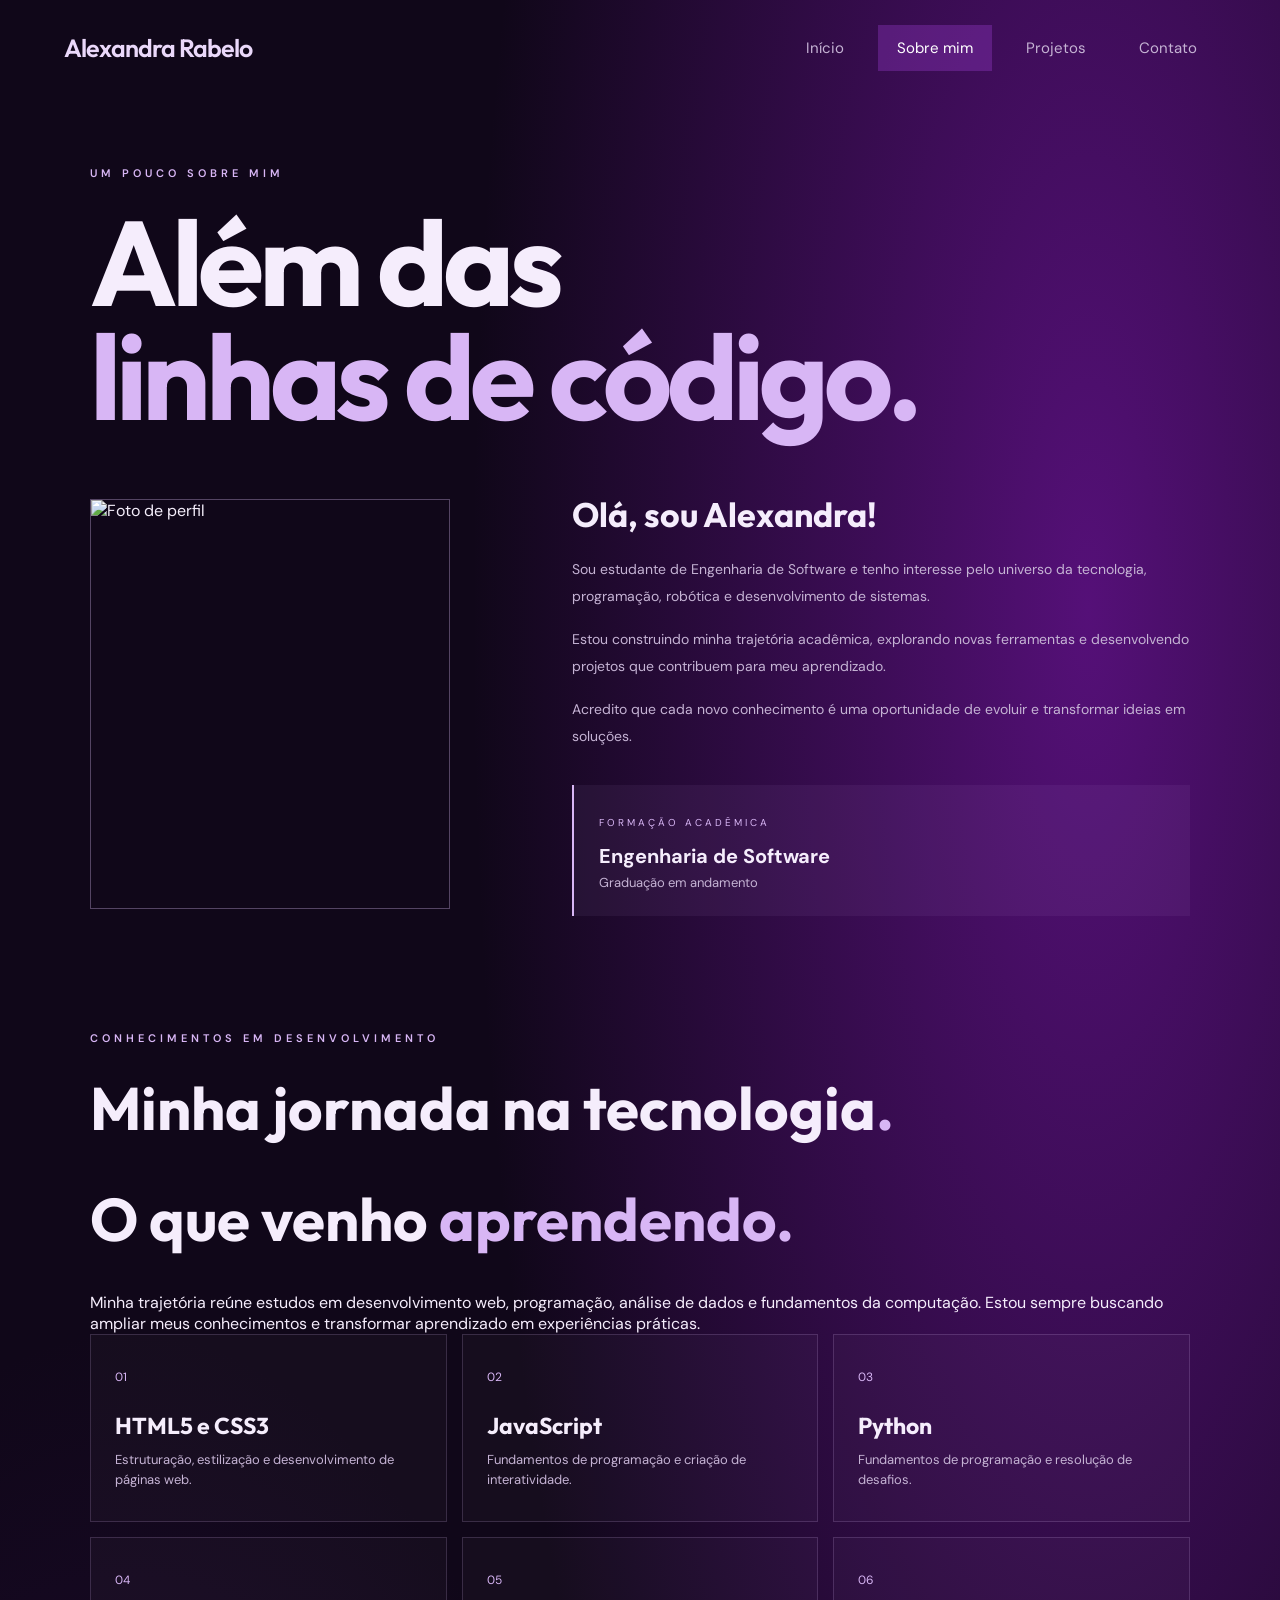
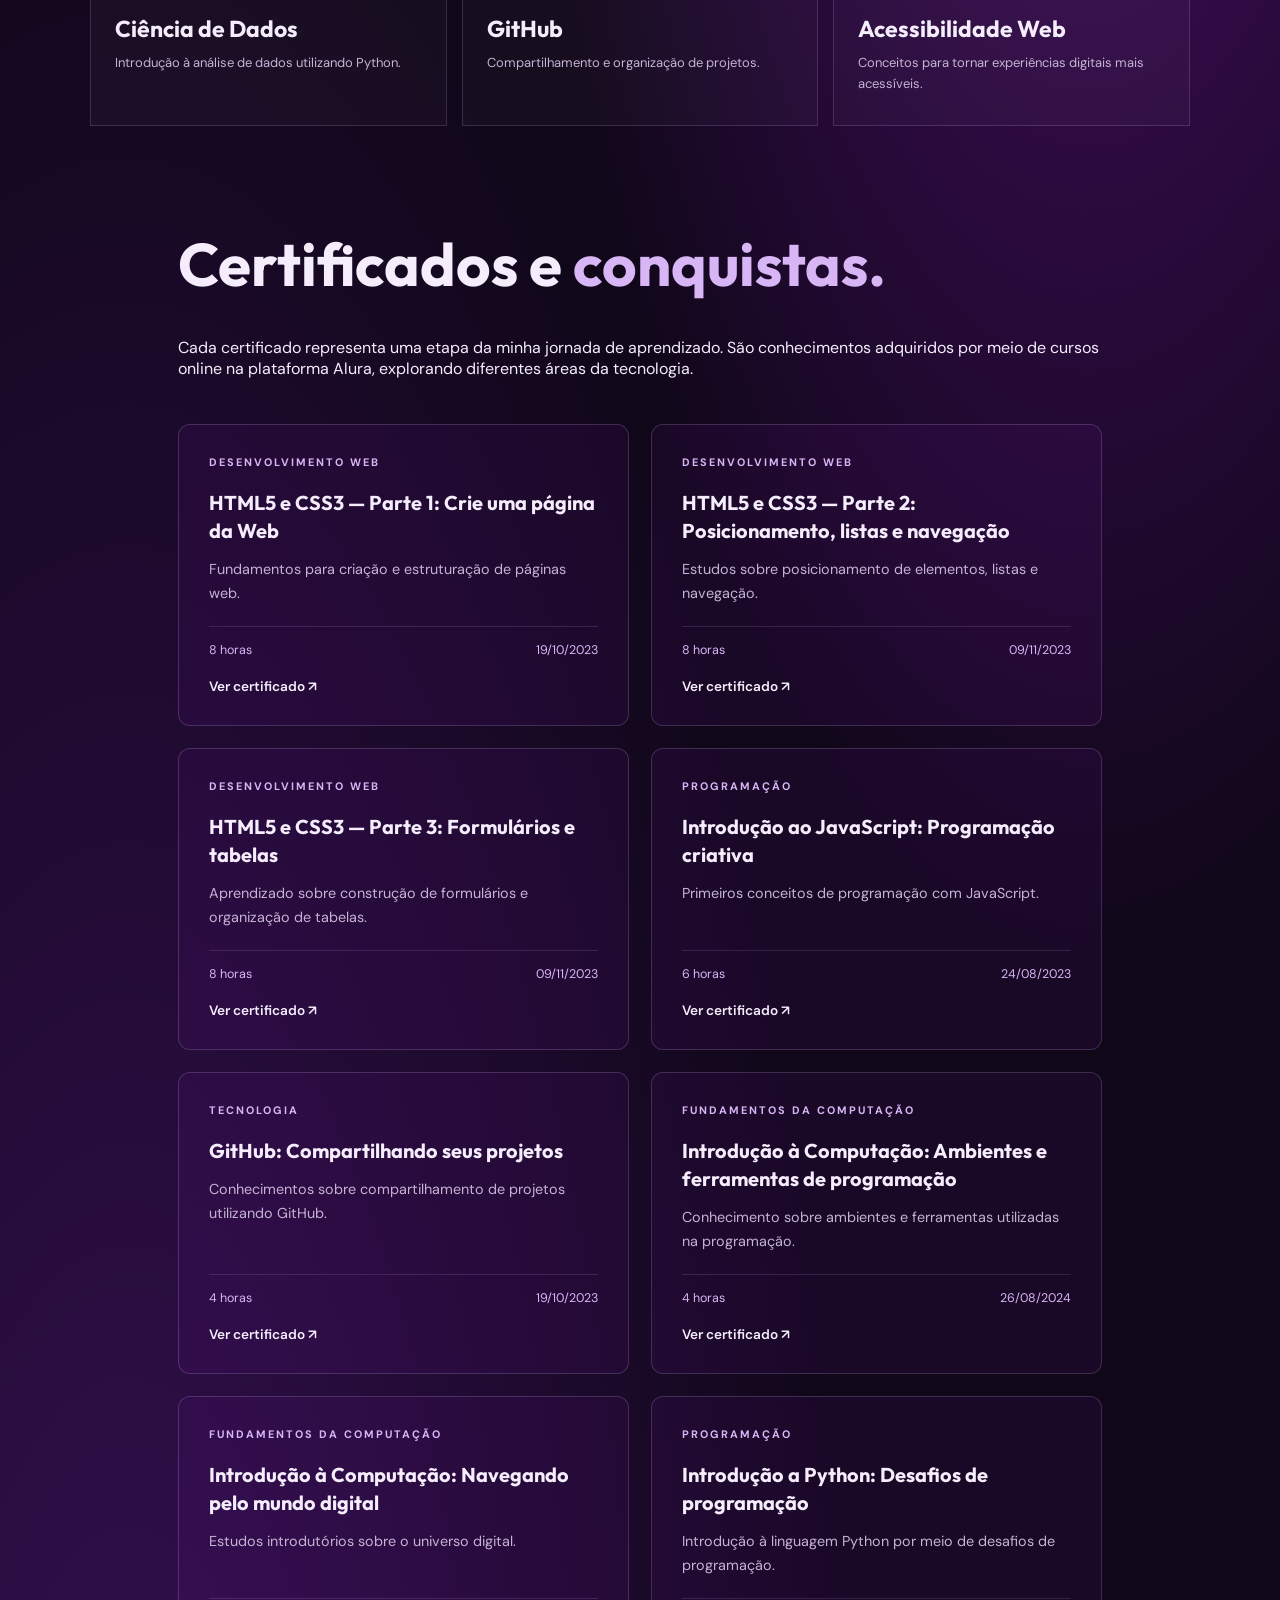
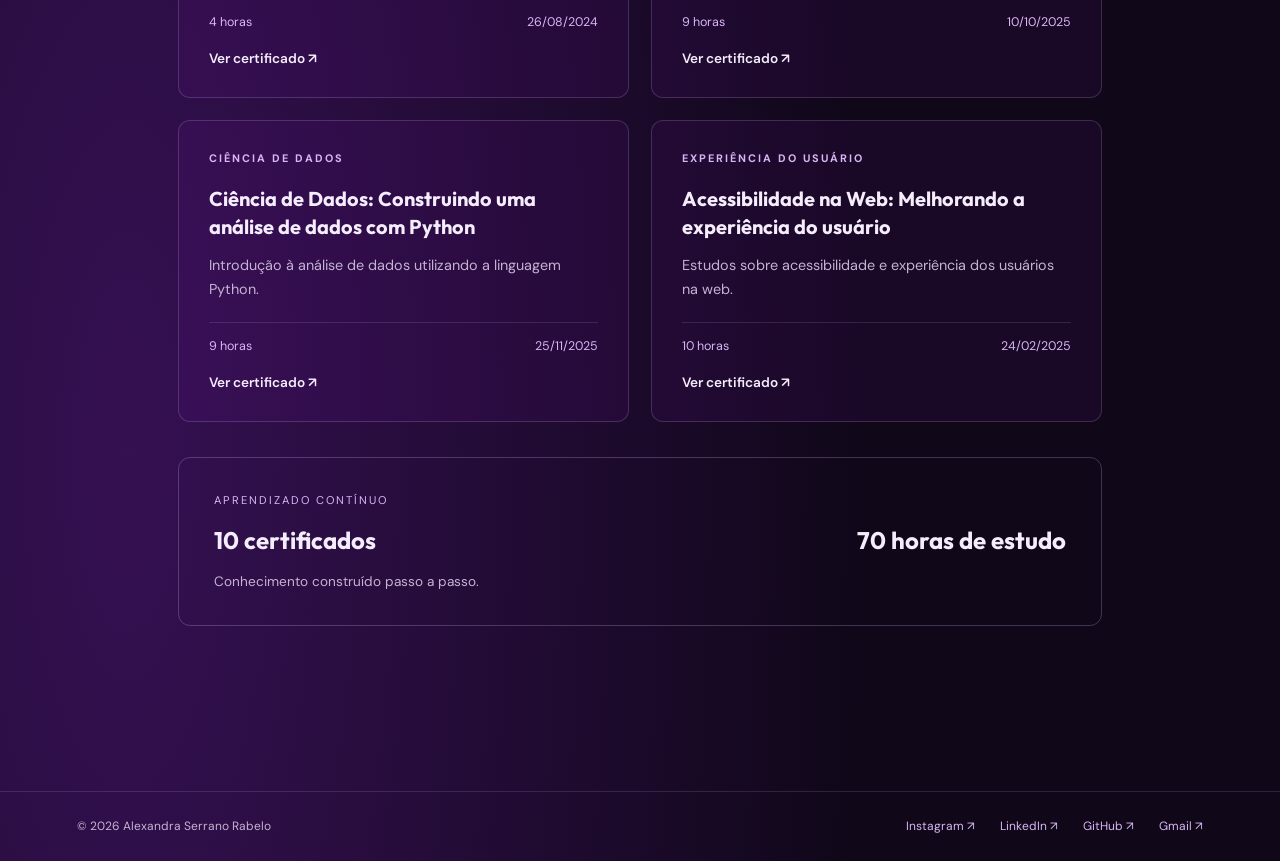
==== sobre.html @ fcf0b139 "Add files via upload" ====
<!DOCTYPE html>
<html lang="pt-br">

<head>
    <meta charset="UTF-8">
    <meta name="viewport" content="width=device-width, initial-scale=1.0">
    <meta name="description" content="Conheça Alexandra Serrano Rabelo.">
    <title>Sobre mim | Alexandra Rabelo</title>
    <link rel="stylesheet" href="style.css">
    <script src="script.js" defer></script>
</head>

<body>

    <header class="cabecalho">
        <a href="index.html" class="logo">Alexandra Rabelo</a>

        <button class="menu-toggle" aria-label="Abrir menu" aria-expanded="false">
            ☰
        </button>

        <nav class="menu">
            <a href="index.html">Início</a>
            <a href="sobre.html" class="ativo">Sobre mim</a>
            <a href="projetos.html">Projetos</a>
            <a href="#contato">Contato</a>
        </nav>
    </header>

    <main class="pagina-interna">

        <section class="sobre-conteudo">

            <span class="linha-superior">UM POUCO SOBRE MIM</span>

            <h1 class="titulo-pagina">
                Além das<br><span>linhas de código.</span>
            </h1>

            <div class="sobre-grid">

                <div class="foto-area">
                    <img src="foto_portfolio.jpg" alt="Foto de perfil"
                        class="foto-perfil">

                </div>
                <div class="sobre-texto">
                    <h2>Olá, sou Alexandra!</h2>

                    <p>
                        Sou estudante de Engenharia de Software e
                        tenho interesse pelo universo da tecnologia,
                        programação, robótica e desenvolvimento de sistemas.
                    </p>

                    <p>
                        Estou construindo minha trajetória acadêmica,
                        explorando novas ferramentas e desenvolvendo
                        projetos que contribuem para meu aprendizado.
                    </p>

                    <p>
                        Acredito que cada novo conhecimento é uma
                        oportunidade de evoluir e transformar ideias
                        em soluções.
                    </p>

                    <div class="formacao">
                        <span>FORMAÇÃO ACADÊMICA</span>
                        <h3>Engenharia de Software</h3>
                        <p>Graduação em andamento</p>
                    </div>
                </div>

            </div>

        </section>

        <section class="habilidades">
            <span class="linha-superior">CONHECIMENTOS EM DESENVOLVIMENTO</span>
            <h2>Minha jornada na tecnologia<span>.</span></h2>

           <section class="secao-conhecimentos" id="conhecimentos">


    <h2>O que venho <span>aprendendo.</span></h2>

    <p class="descricao-secao">
        Minha trajetória reúne estudos em desenvolvimento web,
        programação, análise de dados e fundamentos da computação.
        Estou sempre buscando ampliar meus conhecimentos e
        transformar aprendizado em experiências práticas.
    </p>

    <div class="habilidades-grid">

        <article class="habilidade">
            <span>01</span>
            <h3>HTML5 e CSS3</h3>
            <p>Estruturação, estilização e desenvolvimento de páginas web.</p>
        </article>

        <article class="habilidade">
            <span>02</span>
            <h3>JavaScript</h3>
            <p>Fundamentos de programação e criação de interatividade.</p>
        </article>

        <article class="habilidade">
            <span>03</span>
            <h3>Python</h3>
            <p>Fundamentos de programação e resolução de desafios.</p>
        </article>

        <article class="habilidade">
            <span>04</span>
            <h3>Ciência de Dados</h3>
            <p>Introdução à análise de dados utilizando Python.</p>
        </article>

        <article class="habilidade">
            <span>05</span>
            <h3>GitHub</h3>
            <p>Compartilhamento e organização de projetos.</p>
        </article>

        <article class="habilidade">
            <span>06</span>
            <h3>Acessibilidade Web</h3>
            <p>Conceitos para tornar experiências digitais mais acessíveis.</p>
        </article>

    </div>

</section>


<section class="secao-conquistas" id="conquistas">

    <h2>Certificados e <span>conquistas.</span></h2>

    <p class="descricao-secao">
        Cada certificado representa uma etapa da minha jornada de
        aprendizado. São conhecimentos adquiridos por meio de cursos
        online na plataforma Alura, explorando diferentes áreas da tecnologia.
    </p>

    <div class="conquistas-grid">

        <article class="conquista-card">
            <span class="conquista-categoria">DESENVOLVIMENTO WEB</span>
            <h3>HTML5 e CSS3 — Parte 1: Crie uma página da Web</h3>
            <p>Fundamentos para criação e estruturação de páginas web.</p>
            <div class="conquista-info">
                <span>8 horas</span>
                <span>19/10/2023</span>
            </div>
            <a href="https://cursos.alura.com.br/user/alexandra-rabelo/course/html5-css3-parte-1-pagina-web/certificate"
               target="_blank" rel="noopener noreferrer">Ver certificado ↗</a>
        </article>

        <article class="conquista-card">
            <span class="conquista-categoria">DESENVOLVIMENTO WEB</span>
            <h3>HTML5 e CSS3 — Parte 2: Posicionamento, listas e navegação</h3>
            <p>Estudos sobre posicionamento de elementos, listas e navegação.</p>
            <div class="conquista-info">
                <span>8 horas</span>
                <span>09/11/2023</span>
            </div>
            <a href="https://cursos.alura.com.br/user/alexandra-rabelo/course/html-css-posicionamento-listas-navegacao/certificate"
               target="_blank" rel="noopener noreferrer">Ver certificado ↗</a>
        </article>

        <article class="conquista-card">
            <span class="conquista-categoria">DESENVOLVIMENTO WEB</span>
            <h3>HTML5 e CSS3 — Parte 3: Formulários e tabelas</h3>
            <p>Aprendizado sobre construção de formulários e organização de tabelas.</p>
            <div class="conquista-info">
                <span>8 horas</span>
                <span>09/11/2023</span>
            </div>
            <a href="https://cursos.alura.com.br/user/alexandra-rabelo/course/html-css-trabalhando-formularios-tabelas/certificate"
               target="_blank" rel="noopener noreferrer">Ver certificado ↗</a>
        </article>

        <article class="conquista-card">
            <span class="conquista-categoria">PROGRAMAÇÃO</span>
            <h3>Introdução ao JavaScript: Programação criativa</h3>
            <p>Primeiros conceitos de programação com JavaScript.</p>
            <div class="conquista-info">
                <span>6 horas</span>
                <span>24/08/2023</span>
            </div>
            <a href="https://cursos.alura.com.br/user/alexandra-rabelo/course/javascript-programacao-criativa/certificate"
               target="_blank" rel="noopener noreferrer">Ver certificado ↗</a>
        </article>

        <article class="conquista-card">
            <span class="conquista-categoria">TECNOLOGIA</span>
            <h3>GitHub: Compartilhando seus projetos</h3>
            <p>Conhecimentos sobre compartilhamento de projetos utilizando GitHub.</p>
            <div class="conquista-info">
                <span>4 horas</span>
                <span>19/10/2023</span>
            </div>
            <a href="https://cursos.alura.com.br/user/alexandra-rabelo/course/github-compartilhando-projetos/certificate"
               target="_blank" rel="noopener noreferrer">Ver certificado ↗</a>
        </article>

        <article class="conquista-card">
            <span class="conquista-categoria">FUNDAMENTOS DA COMPUTAÇÃO</span>
            <h3>Introdução à Computação: Ambientes e ferramentas de programação</h3>
            <p>Conhecimento sobre ambientes e ferramentas utilizadas na programação.</p>
            <div class="conquista-info">
                <span>4 horas</span>
                <span>26/08/2024</span>
            </div>
            <a href="https://cursos.alura.com.br/user/alexandra-rabelo/course/introducao-computacao-ambiente-ferramentas-programacao/certificate"
               target="_blank" rel="noopener noreferrer">Ver certificado ↗</a>
        </article>

        <article class="conquista-card">
            <span class="conquista-categoria">FUNDAMENTOS DA COMPUTAÇÃO</span>
            <h3>Introdução à Computação: Navegando pelo mundo digital</h3>
            <p>Estudos introdutórios sobre o universo digital.</p>
            <div class="conquista-info">
                <span>4 horas</span>
                <span>26/08/2024</span>
            </div>
            <a href="https://cursos.alura.com.br/user/alexandra-rabelo/course/introducao-computacao-navegando-pelo-mundo-digital/certificate"
               target="_blank" rel="noopener noreferrer">Ver certificado ↗</a>
        </article>

        <article class="conquista-card">
            <span class="conquista-categoria">PROGRAMAÇÃO</span>
            <h3>Introdução a Python: Desafios de programação</h3>
            <p>Introdução à linguagem Python por meio de desafios de programação.</p>
            <div class="conquista-info">
                <span>9 horas</span>
                <span>10/10/2025</span>
            </div>
            <a href="https://cursos.alura.com.br/user/alexandra-rabelo/course/introducao-python-desafios-programacao/certificate"
               target="_blank" rel="noopener noreferrer">Ver certificado ↗</a>
        </article>

        <article class="conquista-card">
            <span class="conquista-categoria">CIÊNCIA DE DADOS</span>
            <h3>Ciência de Dados: Construindo uma análise de dados com Python</h3>
            <p>Introdução à análise de dados utilizando a linguagem Python.</p>
            <div class="conquista-info">
                <span>9 horas</span>
                <span>25/11/2025</span>
            </div>
            <a href="https://cursos.alura.com.br/user/alexandra-rabelo/course/ciencia-de-dados-construindo-uma-analise-de-dados-com-python/certificate"
               target="_blank" rel="noopener noreferrer">Ver certificado ↗</a>
        </article>

        <article class="conquista-card">
            <span class="conquista-categoria">EXPERIÊNCIA DO USUÁRIO</span>
            <h3>Acessibilidade na Web: Melhorando a experiência do usuário</h3>
            <p>Estudos sobre acessibilidade e experiência dos usuários na web.</p>
            <div class="conquista-info">
                <span>10 horas</span>
                <span>24/02/2025</span>
            </div>
            <a href="https://cursos.alura.com.br/user/alexandra-rabelo/course/acessibilidade-web-melhorando-experiencia-usuario/certificate"
               target="_blank" rel="noopener noreferrer">Ver certificado ↗</a>
        </article>

    </div>

    <div class="conquistas-resumo">
        <span>APRENDIZADO CONTÍNUO</span>
        <strong>10 certificados</strong>
        <strong>70 horas de estudo</strong>
        <p>Conhecimento construído passo a passo.</p>
    </div>

</section>


    </main>

    <footer class="rodape" id="contato">
        <p>© <span id="ano"></span> Alexandra Serrano Rabelo</p>

        <div class="redes-sociais">
            <a href="https://www.instagram.com/alexandra_rabelo_/" target="_blank" rel="noopener noreferrer">Instagram
                ↗</a>

            <a href="https://www.linkedin.com/in/alexandra-rabelo-384961400/" target="_blank"
                rel="noopener noreferrer">LinkedIn ↗</a>

            <a href="https://github.com/alexandrarabelo-18" target="_blank" rel="noopener noreferrer">GitHub ↗</a>

            <a href="alexanxdra.rabelo@edu.unifil.br">Gmail ↗</a>
        </div>
    </footer>

</body>

</html>
---- style.css ----
@import url('https://fonts.googleapis.com/css2?family=DM+Sans:wght@400;500;600;700&family=Outfit:wght@300;400;500;600;700;800&display=swap');

:root {
    --fundo: #100719;
    --roxo-escuro: #210b35;
    --roxo: #7916a8;
    --lilas: #d8b6f5;
    --lilas-claro: #ead8fa;
    --texto: #f5edfc;
    --texto-suave: #c5b3d4;
}

* {
    margin: 0;
    padding: 0;
    box-sizing: border-box;
}

html {
    scroll-behavior: smooth;
}

body {
    min-height: 100vh;
    background:
        radial-gradient(ellipse at 85% 15%, #551078 0%, transparent 40%),
        radial-gradient(ellipse at 10% 90%, #351052 0%, transparent 45%),
        var(--fundo);
    color: var(--texto);
    font-family: 'DM Sans', sans-serif;
    overflow-x: hidden;
}

/* CABEÇALHO */

.cabecalho {
    width: 100%;
    min-height: 95px;
    padding: 25px 5%;
    display: flex;
    align-items: center;
    justify-content: space-between;
    position: relative;
    z-index: 10;
}

.logo {
    font-family: 'Outfit', sans-serif;
    font-size: 25px;
    font-weight: 600;
    color: var(--lilas-claro);
    text-decoration: none;
    letter-spacing: -1px;
}

.menu {
    display: flex;
    align-items: center;
    gap: 15px;
}

.menu a {
    color: var(--texto-suave);
    text-decoration: none;
    font-size: 15px;
    padding: 13px 19px;
    transition: 0.3s ease;
}

.menu a:hover,
.menu a.ativo {
    color: white;
    background: rgba(165, 67, 222, 0.3);
}

.menu-toggle {
    display: none;
    border: none;
    background: transparent;
    color: white;
    font-size: 27px;
    cursor: pointer;
}

/* PÁGINA INICIAL */

.inicio {
    min-height: calc(100vh - 165px);
    padding: 45px 6% 65px;
    display: grid;
    grid-template-columns: 1.5fr 0.8fr;
    align-items: center;
    position: relative;
    overflow: hidden;
}

.texto-principal {
    position: relative;
    z-index: 2;
}

.linha-superior {
    display: inline-block;
    font-size: 11px;
    font-weight: 600;
    letter-spacing: 4px;
    color: var(--lilas);
    margin-bottom: 25px;
}

.texto-principal h1 {
    font-family: 'Outfit', sans-serif;
    font-size: clamp(120px, 19vw, 265px);
    font-weight: 800;
    line-height: 0.67;
    letter-spacing: -13px;
    color: var(--lilas);
    animation: aparecer 1s ease both;
}

.destaque {
    color: #f0dafa;
}

.ponto {
    color: #a85bd2;
}

.frase-inicio {
    max-width: 430px;
    color: var(--texto-suave);
    line-height: 1.8;
    font-size: 15px;
    margin-top: 55px;
    margin-bottom: 25px;
}

.botao {
    display: inline-flex;
    align-items: center;
    gap: 20px;
    padding: 14px 21px;
    border: 1px solid rgba(216, 182, 245, 0.6);
    color: var(--lilas-claro);
    text-decoration: none;
    font-size: 13px;
    transition: 0.3s ease;
}

.botao:hover {
    background: var(--lilas);
    color: var(--fundo);
    transform: translateY(-4px);
}

/* INFORMAÇÕES LATERAIS */

.informacoes-inicio {
    position: relative;
    z-index: 2;
    padding: 30px 0 30px 25px;
    max-width: 370px;
    justify-self: center;
}

.identificacao {
    display: flex;
    align-items: center;
    gap: 10px;
    margin-bottom: 28px;
}

.identificacao p {
    font-size: 10px;
    letter-spacing: 3px;
    color: var(--lilas);
}

.indicador {
    width: 8px;
    height: 8px;
    border-radius: 50%;
    background: #d9a7fa;
    box-shadow: 0 0 12px #d9a7fa;
}

.informacoes-inicio h2 {
    font-family: 'Outfit', sans-serif;
    font-size: 34px;
    line-height: 1.1;
    margin-bottom: 10px;
}

.profissao {
    color: var(--lilas);
    font-size: 14px;
}

.separador {
    width: 45px;
    height: 2px;
    background: var(--lilas);
    margin: 25px 0;
}

.descricao-inicio {
    color: var(--texto-suave);
    font-size: 14px;
    line-height: 1.9;
    max-width: 300px;
}

.simbolo-decorativo {
    position: absolute;
    top: 130px;
    right: -35px;
    font-size: 130px;
    color: #c18be9;
    opacity: 0.8;
    animation: girar 20s linear infinite;
}

.texto-lateral {
    position: absolute;
    left: 15px;
    bottom: 30px;
    writing-mode: vertical-rl;
    transform: rotate(180deg);
    color: #9876ad;
    font-size: 9px;
    letter-spacing: 3px;
}

/* RODAPÉ */

.rodape {
    min-height: 70px;
    padding: 20px 6%;
    border-top: 1px solid rgba(216, 182, 245, 0.15);
    display: flex;
    align-items: center;
    justify-content: space-between;
    gap: 20px;
    flex-wrap: wrap;
}

.rodape p {
    color: var(--texto-suave);
    font-size: 12px;
}

.redes-sociais {
    display: flex;
    gap: 25px;
}

.redes-sociais a {
    color: var(--lilas);
    text-decoration: none;
    font-size: 12px;
    transition: 0.3s;
}

.redes-sociais a:hover {
    color: white;
}

/* PÁGINAS INTERNAS */

.pagina-interna {
    width: 100%;
    max-width: 1400px;
    margin: auto;
    padding: 65px 7%;
}

.titulo-pagina {
    font-family: 'Outfit', sans-serif;
    font-size: clamp(65px, 10vw, 120px);
    line-height: 0.95;
    letter-spacing: -5px;
    margin-bottom: 60px;
}

.titulo-pagina span {
    color: var(--lilas);
}

/* SOBRE MIM */

.sobre-grid {
    display: grid;
    grid-template-columns: 0.8fr 1.2fr;
    gap: 70px;
    align-items: center;
}

.foto-area {
    position: relative;
    max-width: 360px;
}

.foto-perfil {
    width: 100%;
    height: 410px;
    object-fit: cover;
    display: block;
    border: 1px solid rgba(216, 182, 245, 0.35);
    filter: saturate(0.85);
    transition: 0.4s ease;
}

.foto-perfil:hover {
    filter: saturate(1);
    transform: scale(1.02);
}

.numero-decorativo {
    position: absolute;
    right: -35px;
    bottom: -25px;
    color: var(--lilas);
    font-size: 12px;
}

.sobre-texto h2 {
    font-family: 'Outfit', sans-serif;
    font-size: 34px;
    margin-bottom: 20px;
}

.sobre-texto > p {
    color: var(--texto-suave);
    font-size: 14px;
    line-height: 1.9;
    margin-bottom: 17px;
}

.formacao {
    margin-top: 35px;
    padding: 25px;
    border-left: 2px solid var(--lilas);
    background: rgba(216, 182, 245, 0.06);
}

.formacao span {
    font-size: 10px;
    letter-spacing: 3px;
    color: var(--lilas);
}

.formacao h3 {
    margin-top: 12px;
    font-size: 20px;
}

.formacao p {
    color: var(--texto-suave);
    margin-top: 5px;
    font-size: 13px;
}

/* HABILIDADES */

.habilidades {
    margin-top: 110px;
}

.habilidades h2 {
    font-family: 'Outfit', sans-serif;
    font-size: clamp(35px, 5vw, 60px);
    margin-bottom: 35px;
}

.habilidades h2 span {
    color: var(--lilas);
}

.habilidades-grid {
    display: grid;
    grid-template-columns: repeat(3, 1fr);
    gap: 15px;
}

.habilidade {
    padding: 30px 24px;
    border: 1px solid rgba(216, 182, 245, 0.18);
    background: rgba(255, 255, 255, 0.025);
    transition: 0.3s ease;
}

.habilidade:hover {
    transform: translateY(-7px);
    border-color: var(--lilas);
    background: rgba(165, 67, 222, 0.12);
}

.habilidade > span {
    color: var(--lilas);
    font-size: 12px;
}

.habilidade h3 {
    font-family: 'Outfit', sans-serif;
    font-size: 23px;
    margin: 25px 0 10px;
}

.habilidade p {
    color: var(--texto-suave);
    font-size: 13px;
    line-height: 1.6;
}

/* PROJETOS */

.introducao-projetos {
    color: var(--texto-suave);
    max-width: 500px;
    line-height: 1.8;
    margin-top: -35px;
    margin-bottom: 55px;
}

.projetos-grid {
    display: grid;
    grid-template-columns: repeat(2, 1fr);
    gap: 20px;
}

.projeto-card {
    position: relative;
    padding: 35px;
    min-height: 340px;
    background: linear-gradient(145deg, rgba(90, 35, 124, 0.3), rgba(255,255,255,0.02));
    border: 1px solid rgba(216, 182, 245, 0.2);
    transition: 0.3s ease;
}

.projeto-card:hover {
    transform: translateY(-8px);
    border-color: var(--lilas);
}

.projeto-numero {
    color: var(--lilas);
    font-size: 10px;
    letter-spacing: 3px;
}

.projeto-simbolo {
    font-size: 45px;
    color: var(--lilas);
    margin: 25px 0 10px;
}

.projeto-card h2 {
    font-family: 'Outfit', sans-serif;
    font-size: 28px;
    margin-bottom: 12px;
}

.projeto-card p {
    color: var(--texto-suave);
    font-size: 13px;
    line-height: 1.8;
}

.tecnologias {
    display: flex;
    gap: 8px;
    flex-wrap: wrap;
    margin: 22px 0;
}

.tecnologias span {
    padding: 7px 11px;
    border: 1px solid rgba(216, 182, 245, 0.3);
    color: var(--lilas-claro);
    font-size: 10px;
}

.projeto-card > a {
    color: var(--lilas);
    text-decoration: none;
    font-size: 12px;
}

.projeto-card > a:hover {
    color: white;
}


/* SEÇÃO DE CONQUISTAS */

.secao-conquistas {
    padding: 100px 8%;
    max-width: 1400px;
    margin: 0 auto;
}

.conquistas-grid {
    display: grid;
    grid-template-columns: repeat(2, 1fr);
    gap: 22px;
    margin-top: 45px;
}

.conquista-card {
    padding: 30px;
    background: rgba(121, 22, 168, 0.10);
    border: 1px solid rgba(216, 182, 245, 0.20);
    border-radius: 12px;
    transition: 0.3s ease;
    display: flex;
    flex-direction: column;
    min-height: 260px;
}

.conquista-card:hover {
    transform: translateY(-6px);
    border-color: var(--lilas);
    background: rgba(121, 22, 168, 0.20);
}

.conquista-categoria {
    color: var(--lilas);
    font-size: 0.68rem;
    letter-spacing: 2px;
    font-weight: 700;
    margin-bottom: 20px;
}

.conquista-card h3 {
    color: var(--texto);
    font-family: 'Outfit', sans-serif;
    font-size: 1.25rem;
    margin-bottom: 12px;
    line-height: 1.4;
}

.conquista-card p {
    color: var(--texto-suave);
    font-size: 0.9rem;
    line-height: 1.7;
    margin-bottom: 20px;
}

.conquista-info {
    display: flex;
    justify-content: space-between;
    gap: 10px;
    color: var(--lilas);
    font-size: 0.78rem;
    margin-top: auto;
    padding-top: 15px;
    border-top: 1px solid rgba(216, 182, 245, 0.15);
}

.conquista-card a {
    color: var(--texto);
    text-decoration: none;
    font-size: 0.85rem;
    font-weight: 600;
    margin-top: 20px;
    transition: 0.3s ease;
}

.conquista-card a:hover {
    color: var(--lilas);
    letter-spacing: 1px;
}

.conquistas-resumo {
    margin-top: 35px;
    padding: 35px;
    border: 1px solid rgba(216, 182, 245, 0.25);
    border-radius: 12px;
    display: flex;
    align-items: center;
    justify-content: space-between;
    flex-wrap: wrap;
    gap: 18px;
}

.conquistas-resumo span {
    color: var(--lilas);
    font-size: 0.7rem;
    letter-spacing: 2px;
    width: 100%;
}

.conquistas-resumo strong {
    color: var(--texto);
    font-family: 'Outfit', sans-serif;
    font-size: 1.5rem;
}

.conquistas-resumo p {
    color: var(--texto-suave);
    font-size: 0.85rem;
    width: 100%;
    margin: 0;
}

/* RESPONSIVIDADE */

@media (max-width: 900px) {
    .conquistas-grid {
        grid-template-columns: 1fr 1fr;
    }
}

@media (max-width: 600px) {
    .secao-conquistas {
        padding: 70px 6%;
    }

    .conquistas-grid {
        grid-template-columns: 1fr;
    }

    .conquista-card {
        padding: 24px;
    }

    .conquistas-resumo {
        flex-direction: column;
        align-items: flex-start;
    }
}

/* ANIMAÇÕES */

@keyframes aparecer {
    from {
        opacity: 0;
        transform: translateY(30px);
    }

    to {
        opacity: 1;
        transform: translateY(0);
    }
}

@keyframes girar {
    from {
        transform: rotate(0deg);
    }

    to {
        transform: rotate(360deg);
    }
}

/* RESPONSIVIDADE */

@media (max-width: 900px) {

    .inicio {
        grid-template-columns: 1fr;
        gap: 65px;
        padding-top: 70px;
    }

    .texto-principal h1 {
        font-size: clamp(120px, 23vw, 200px);
    }

    .informacoes-inicio {
        justify-self: start;
        padding-left: 0;
    }

    .simbolo-decorativo {
        right: 10px;
        font-size: 95px;
    }

    .sobre-grid {
        grid-template-columns: 1fr;
        gap: 50px;
    }

    .foto-area {
        width: 100%;
    }

    .habilidades-grid {
        grid-template-columns: repeat(2, 1fr);
    }
}

@media (max-width: 600px) {

    .cabecalho {
        padding: 20px 6%;
    }

    .menu-toggle {
        display: block;
    }

    .menu {
        display: none;
        position: absolute;
        top: 80px;
        left: 5%;
        width: 90%;
        padding: 15px;
        flex-direction: column;
        align-items: stretch;
        background: #251033;
        border: 1px solid rgba(216, 182, 245, 0.2);
    }

    .menu.aberto {
        display: flex;
    }

    .menu a {
        text-align: center;
    }

    .inicio {
        padding: 70px 7% 60px;
        min-height: auto;
    }

    .texto-principal h1 {
        font-size: clamp(100px, 24vw, 145px);
        letter-spacing: -7px;
    }

    .frase-inicio {
        margin-top: 40px;
    }

    .informacoes-inicio h2 {
        font-size: 29px;
    }

    .simbolo-decorativo {
        right: 0;
        top: 130px;
        font-size: 75px;
    }

    .texto-lateral {
        display: none;
    }

    .rodape {
        justify-content: center;
        text-align: center;
    }

    .redes-sociais {
        justify-content: center;
        flex-wrap: wrap;
    }

    .pagina-interna {
        padding: 55px 7%;
    }

    .titulo-pagina {
        font-size: clamp(55px, 13vw, 80px);
        letter-spacing: -3px;
    }

    .foto-placeholder {
        min-height: 300px;
    }

    .habilidades {
        margin-top: 75px;
    }

    .habilidades-grid {
        grid-template-columns: 1fr;
    }

    .projetos-grid {
        grid-template-columns: 1fr;
    }

    .projeto-card {
        padding: 27px;
    }
}
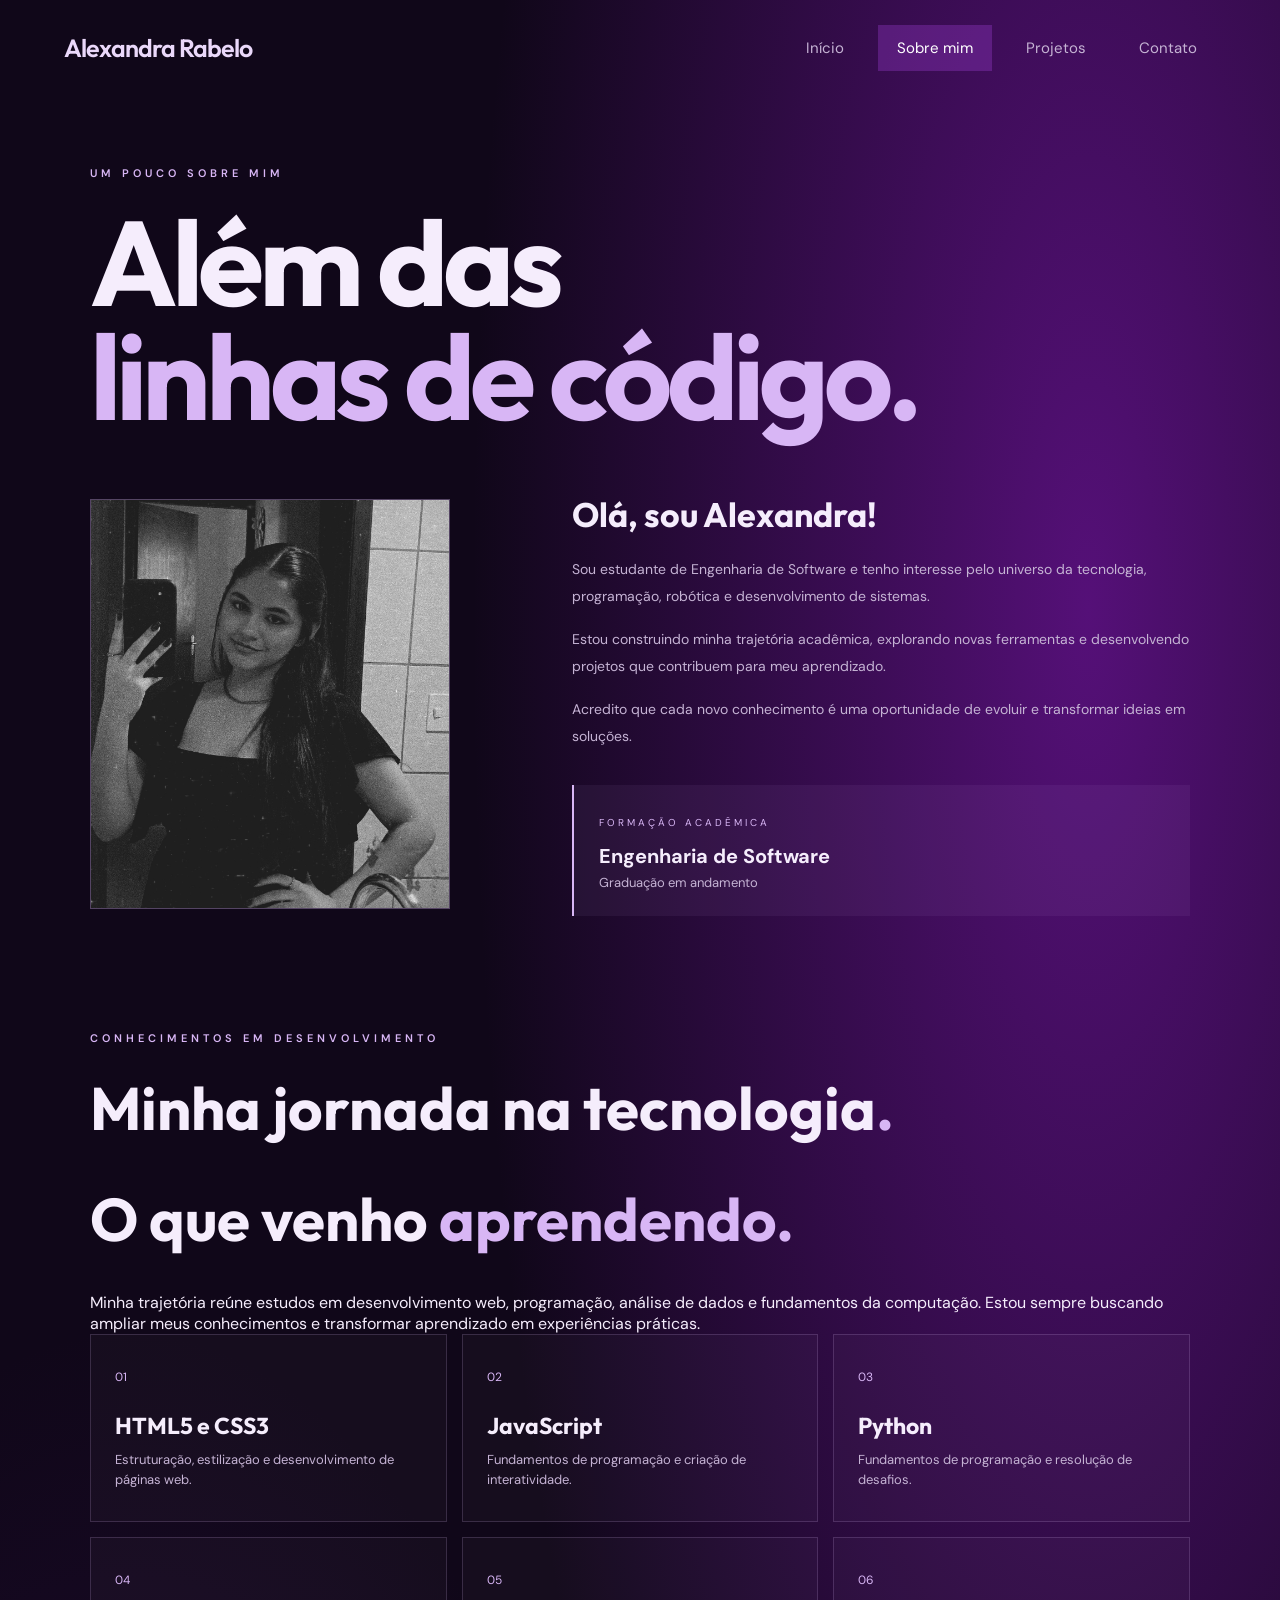
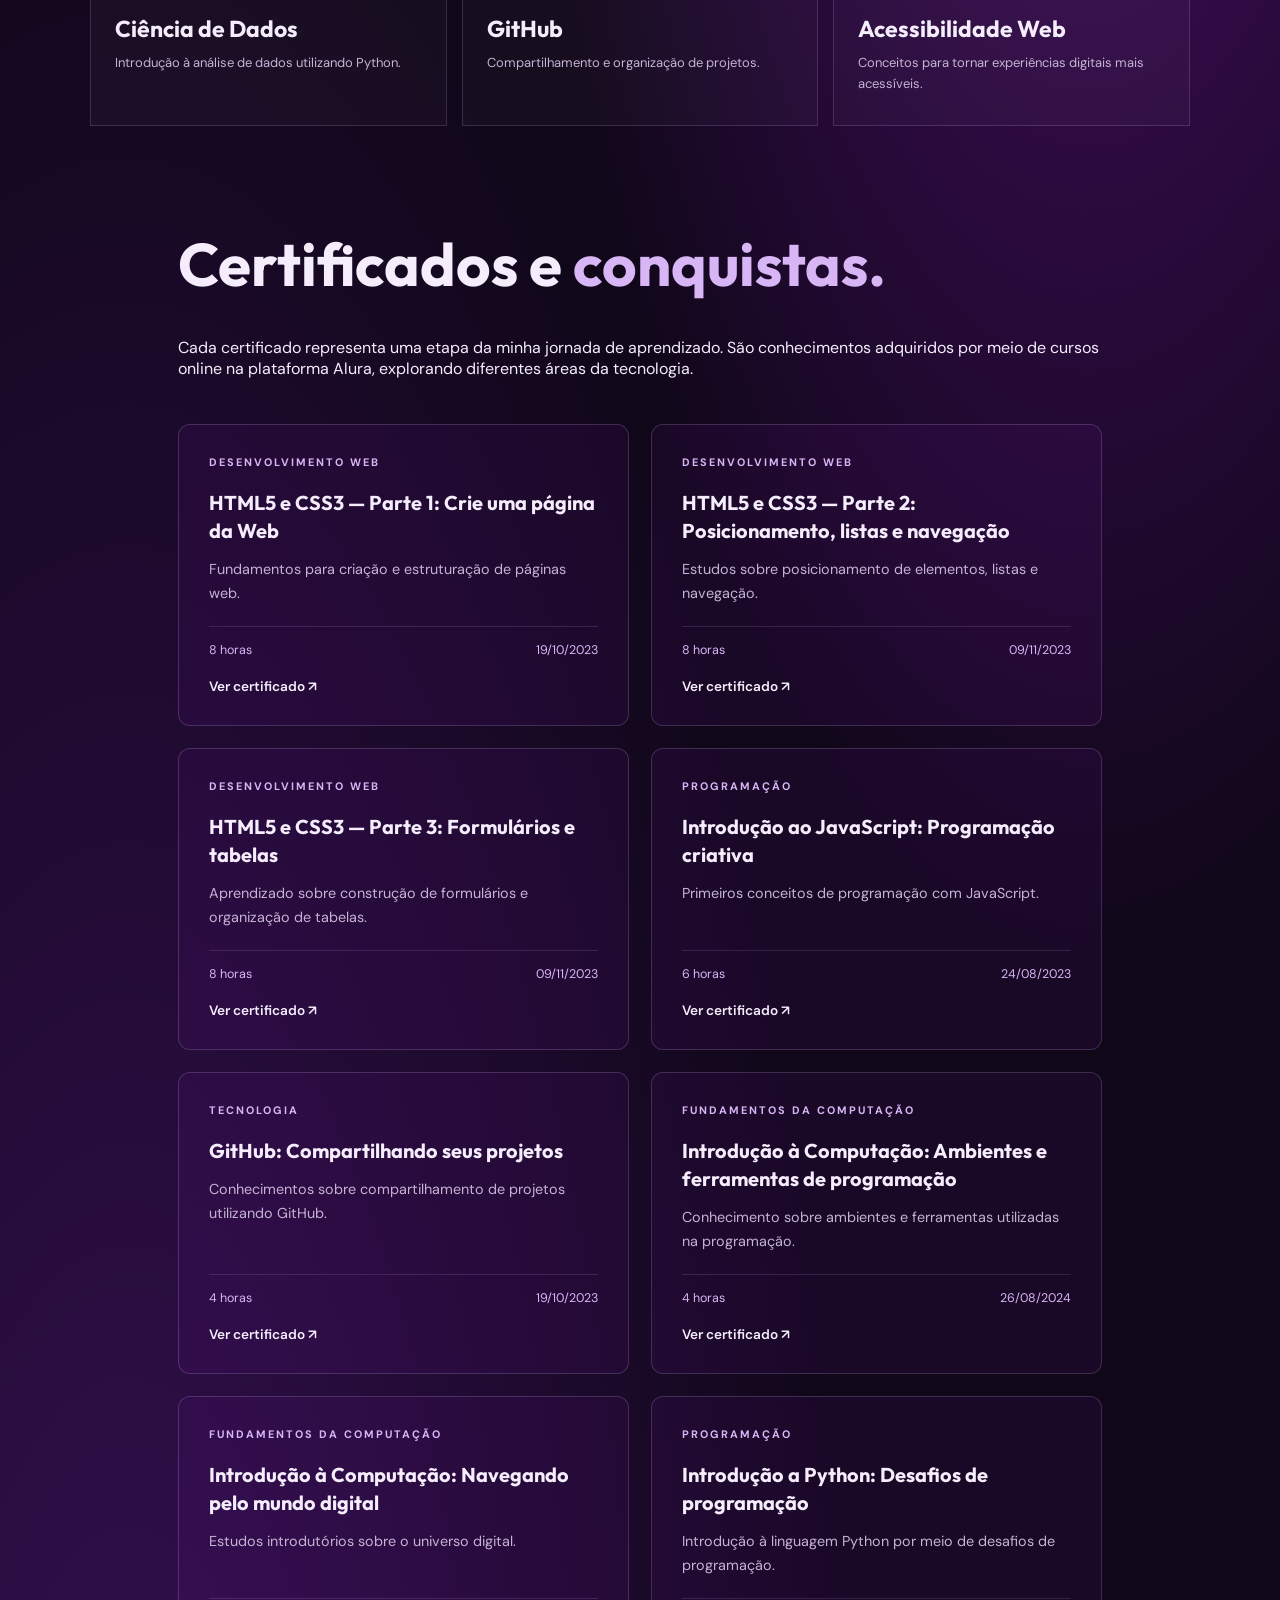
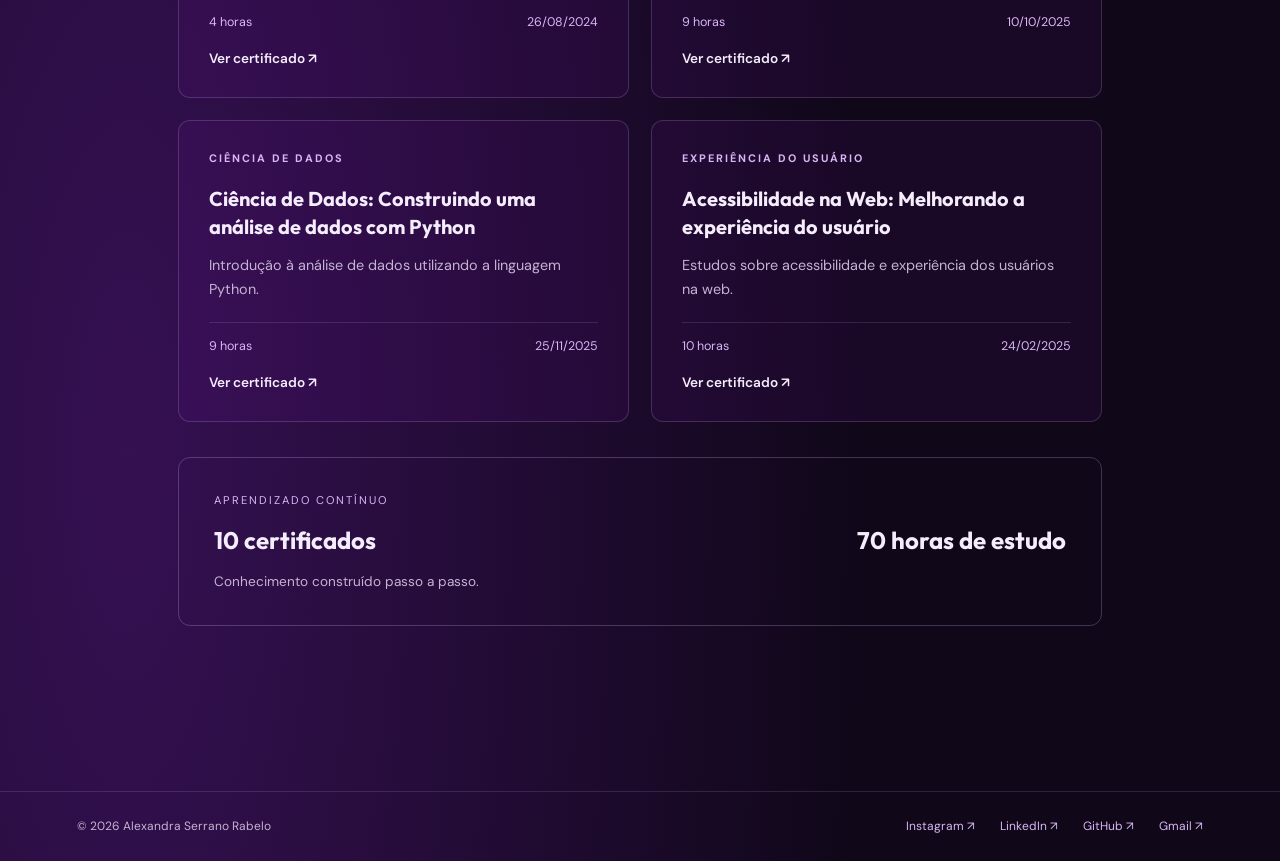
==== commit 5fff0625: "Add files via upload" ====
--- a/sobre.html
+++ b/sobre.html
@@ -40,7 +40,7 @@
             <div class="sobre-grid">
 
                 <div class="foto-area">
-                    <img src="foto_portfolio.jpg" alt="Foto de perfil"
+                    <img src="foto_portfolio.JPG" alt="Foto de perfil"
                         class="foto-perfil">
 
                 </div>
